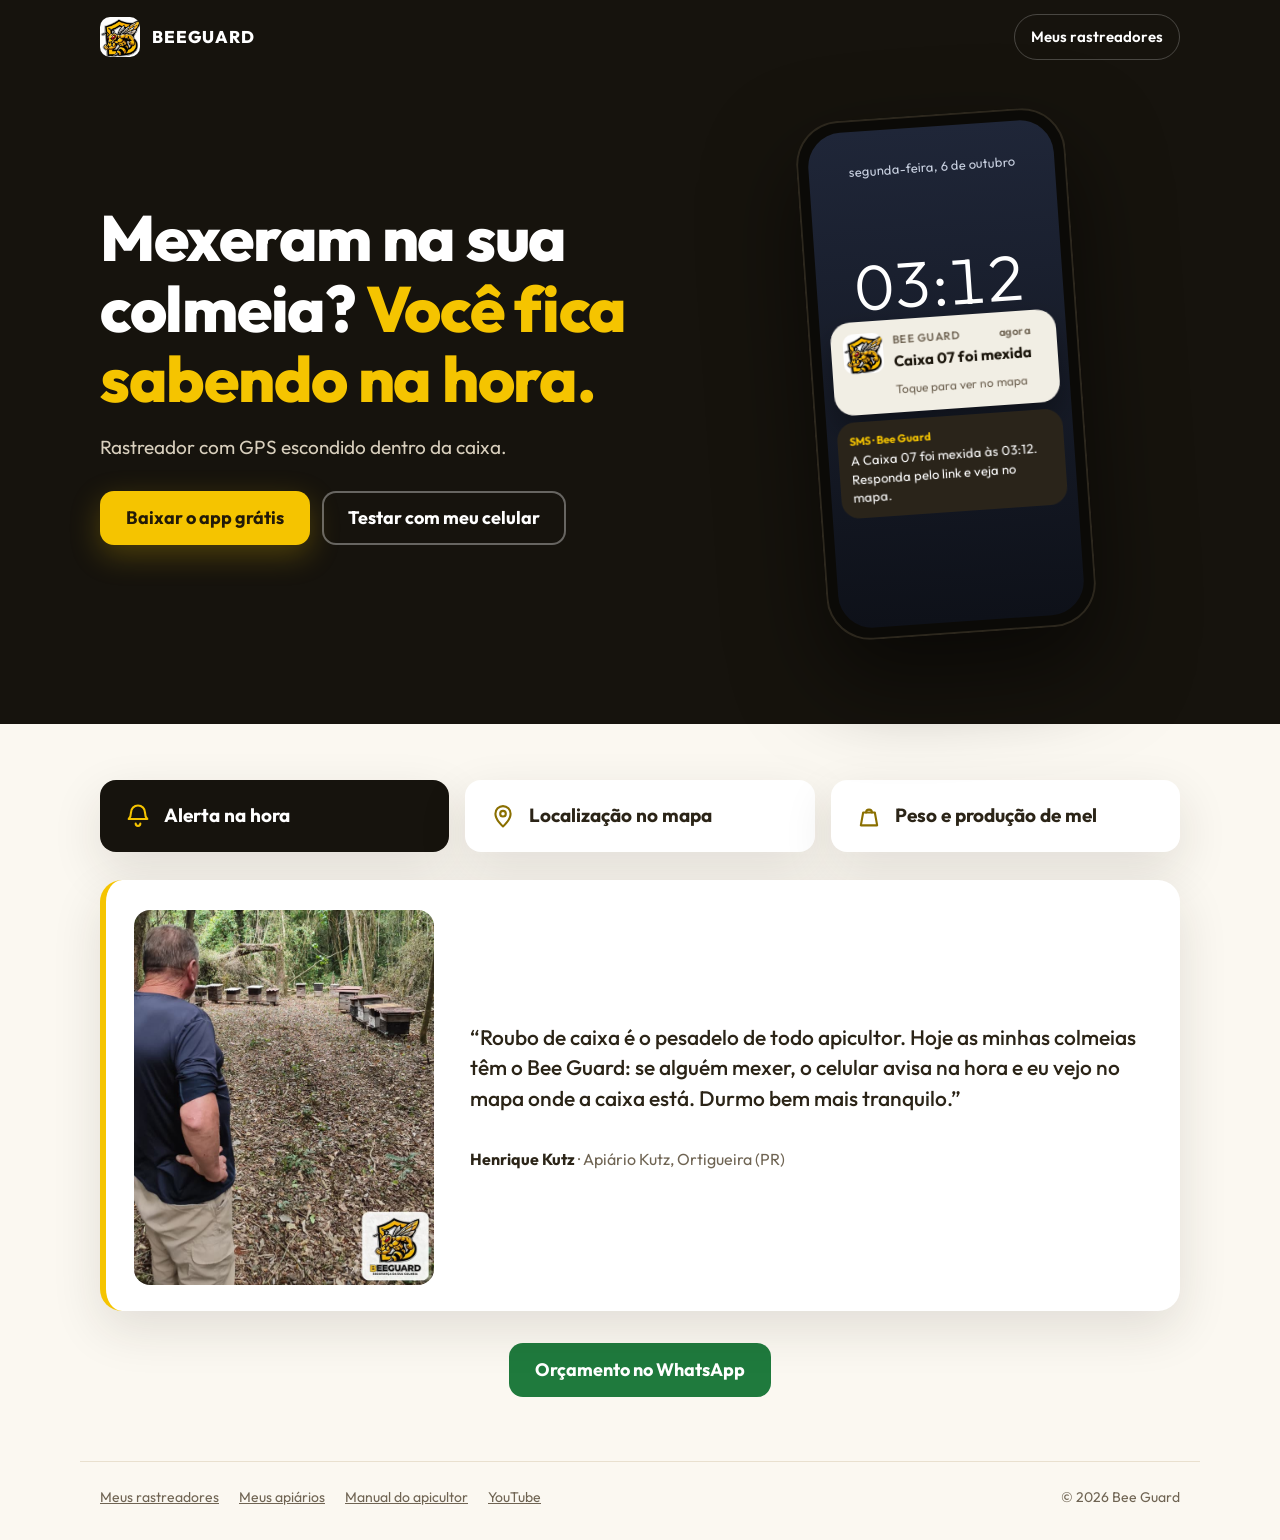
==== index.html @ 62b08a32 "Teste com celular: botão de simular em destaque e com retorno ao tocar Co-Authored-By: Claude Opus 5" ====
<!doctype html>
<html lang="pt-BR">
<head>
<meta charset="utf-8">
<meta name="viewport" content="width=device-width, initial-scale=1, viewport-fit=cover">
<title>Bee Guard – Rastreador antifurto para colmeias com alerta por SMS</title>
<meta name="description" content="Bee Guard protege suas colmeias contra roubo: rastreador com GPS que avisa por SMS quando a caixa é mexida, mostra no mapa onde ela está e acompanha o peso e a produção de mel. Feito para apicultores do Brasil.">
<link rel="canonical" href="https://beeguard.com.br/">
<meta property="og:type" content="website">
<meta property="og:locale" content="pt_BR">
<meta property="og:site_name" content="Bee Guard">
<meta property="og:title" content="Bee Guard – Segurança da sua colmeia">
<meta property="og:description" content="Rastreador antifurto para colmeias: alerta por SMS quando a caixa é mexida, localização no mapa e controle de peso e produção de mel.">
<meta property="og:url" content="https://beeguard.com.br/">
<meta property="og:image" content="https://beeguard.com.br/icone.png">
<link rel="icon" href="icone.png">
<link rel="apple-touch-icon" href="icone.png">
<link rel="manifest" href="manifest.json">
<meta name="apple-mobile-web-app-capable" content="yes">
<meta name="apple-mobile-web-app-title" content="Bee Guard">
<meta name="theme-color" content="#16130d">
<link rel="preconnect" href="https://fonts.googleapis.com">
<link rel="preconnect" href="https://fonts.gstatic.com" crossorigin>
<link href="https://fonts.googleapis.com/css2?family=Outfit:wght@400;500;600;700;800&display=swap" rel="stylesheet">
<style>
:root {
  --noite: #16130d; --noite-2: #221d14; --creme: #fbf8f1; --card: #ffffff;
  --ink: #2b2417; --muted: #6f6453; --line: #e9e0cf;
  --mel: #f5c400; --mel-dark: #8a6f00; --ok: #2e7d32; --alerta: #c62828;
  --sombra: 0 18px 50px rgba(43, 36, 23, .12);
}
* { box-sizing: border-box; }
html { -webkit-text-size-adjust: 100%; scroll-behavior: smooth; }
body { margin: 0; background: var(--creme); color: var(--ink); font: 17px/1.6 "Outfit", system-ui, -apple-system, "Segoe UI", Roboto, sans-serif;
  -webkit-tap-highlight-color: transparent; }
a, button { touch-action: manipulation; }
img { max-width: 100%; height: auto; }
h1, h2, h3 { line-height: 1.1; letter-spacing: -0.02em; text-wrap: balance; margin: 0; }
p { text-wrap: pretty; }
:focus-visible { outline: 3px solid var(--mel); outline-offset: 3px; border-radius: 8px; }
.pular { position: absolute; left: 16px; top: -60px; background: var(--mel); color: #221a08; padding: 10px 16px; border-radius: 10px; font-weight: 700; z-index: 10; }
.pular:focus { top: 12px; }
.wrap { max-width: 1120px; margin: 0 auto; padding: 0 20px; padding-left: max(20px, env(safe-area-inset-left)); padding-right: max(20px, env(safe-area-inset-right)); }

/* topo */
.topo { background: var(--noite); color: #fff; }
.barra { display: flex; align-items: center; justify-content: space-between; gap: 16px; padding-top: 14px; padding-bottom: 14px; }
.marca { display: flex; align-items: center; gap: 12px; color: inherit; text-decoration: none; font-weight: 800; letter-spacing: .06em; }
.marca img { width: 40px; height: 40px; border-radius: 10px; background: #fff; }
.entrar { color: #fff; text-decoration: none; font-weight: 600; font-size: 15px; padding: 10px 16px; border: 1px solid rgba(255,255,255,.22); border-radius: 999px;
  transition: background-color .2s, border-color .2s; }
.entrar:hover { background: rgba(255,255,255,.08); border-color: rgba(255,255,255,.4); }

.hero { display: grid; gap: 40px; padding-top: 28px; padding-bottom: 64px; align-items: center; }
.selo { display: inline-block; color: var(--mel); font-weight: 600; font-size: 15px; margin-bottom: 14px; }
.hero h1 { font-size: clamp(40px, 9vw, 64px); font-weight: 800; }
.hero h1 em { font-style: normal; color: var(--mel); }
.hero p.sub { color: #d8cfbd; font-size: 19px; max-width: 34ch; margin: 18px 0 28px; }
.acoes { display: flex; flex-wrap: wrap; gap: 12px; align-items: center; }
.btn { display: inline-flex; align-items: center; justify-content: center; gap: 10px; min-height: 54px; padding: 0 26px; border: 0; border-radius: 14px;
  font-family: inherit; font-weight: 700; font-size: 18px; line-height: 1; text-decoration: none; cursor: pointer;
  transition: transform .15s ease, background-color .2s, box-shadow .2s; }
.btn:active { transform: translateY(1px) scale(.98); }
.btn-mel { background: var(--mel); color: #221a08; box-shadow: 0 10px 30px rgba(245,196,0,.25); }
.btn-mel:hover { background: #ffd31a; box-shadow: 0 12px 36px rgba(245,196,0,.35); }
.link-claro { color: #fff; font-weight: 600; text-underline-offset: 4px; padding: 12px 6px; }
.link-claro:hover { color: var(--mel); }
.nota { color: #a99e88; font-size: 14px; margin-top: 14px; }
#baixar-passos { color: #d8cfbd; margin-top: 16px; max-width: 46ch; }
#baixar-passos ol { margin: 0; padding-left: 22px; }
#baixar-passos li { margin: 4px 0; }
#baixar-passos b { color: #fff; }
#baixar-passos .status { color: var(--mel); font-weight: 700; margin: 0; }
[hidden] { display: none !important; }

/* celular do hero, com a interface real do alerta */
.cena { position: relative; display: grid; place-items: center; min-height: 460px; }
.logo-contato { width: 180px; mix-blend-mode: multiply; }
.cel { width: 270px; height: 520px; background: #0b0a07; border-radius: 44px; padding: 12px; box-shadow: 0 40px 90px rgba(0,0,0,.55), inset 0 0 0 2px #2c271d; transform: rotate(-4deg); }
.tela { position: relative; height: 100%; border-radius: 34px; overflow: hidden; background: linear-gradient(#1f2638, #0e1119); color: #fff; }
.tela .hora { text-align: center; font-size: 64px; font-weight: 300; margin-top: 54px; font-variant-numeric: tabular-nums; }
.tela .data { text-align: center; font-size: 13px; color: #c8d0e0; margin-top: 30px; }
.notif { position: absolute; left: 10px; right: 10px; top: 190px; background: rgba(250,246,236,.96); color: #1b160c; border-radius: 20px; padding: 12px; display: flex; gap: 10px;
  box-shadow: 0 14px 30px rgba(0,0,0,.35); animation: chega .6s cubic-bezier(.2,.9,.3,1.3) .4s both; }
.notif img { width: 40px; height: 40px; border-radius: 10px; flex: none; }
.notif b { display: block; font-size: 15px; }
.notif small { color: #6f6453; font-size: 12px; }
.notif .app { display: flex; justify-content: space-between; font-size: 11px; color: #6f6453; font-weight: 600; letter-spacing: .04em; }
.sms { position: absolute; left: 10px; right: 10px; top: 290px; background: #2a241a; border-radius: 18px; padding: 12px; font-size: 13px; line-height: 1.4;
  animation: chega .6s cubic-bezier(.2,.9,.3,1.3) 1.1s both; }
.sms span { color: var(--mel); font-weight: 700; font-size: 11px; display: block; margin-bottom: 2px; }
@keyframes chega { from { opacity: 0; transform: translateY(-16px) scale(.96); } to { opacity: 1; transform: none; } }
@media (prefers-reduced-motion: reduce) { .notif, .sms { animation: none; } html { scroll-behavior: auto; } }

/* seções */
section.bloco { padding-top: 56px; padding-bottom: 56px; }
.rotulo { color: var(--mel-dark); font-weight: 700; font-size: 15px; margin-bottom: 10px; }
.bloco h2 { font-size: clamp(32px, 6vw, 44px); font-weight: 800; max-width: 18ch; }
.passos { list-style: none; padding: 0; margin: 40px 0 0; display: grid; gap: 28px; counter-reset: p; }
.passos li { display: grid; grid-template-columns: 64px 1fr; gap: 18px; align-items: start; }
.passos li::before { counter-increment: p; content: counter(p); display: grid; place-items: center; width: 64px; height: 64px; border-radius: 18px;
  background: var(--noite); color: var(--mel); font-size: 28px; font-weight: 800; }
.passos h3 { font-size: 21px; margin: 6px 0 4px; }
.passos p { margin: 0; color: var(--muted); max-width: 60ch; }
.dica { margin-top: 32px; padding: 18px 22px; background: #fff7d1; border-radius: 14px; color: #4a3d12; max-width: 70ch; }

.recursos { display: grid; gap: 14px; margin-top: 40px; }
.rec { background: var(--card); border-radius: 20px; padding: 26px 26px 28px; box-shadow: var(--sombra); }
.rec svg { width: 34px; height: 34px; color: var(--mel-dark); }
.rec h3 { font-size: 21px; margin: 14px 0 6px; }
.rec p { margin: 0; color: var(--muted); }
.rec.destaque { background: var(--noite); color: #fff; }
.rec.destaque p { color: #d8cfbd; }
.rec.destaque svg { color: var(--mel); }

.acesso { background: var(--noite-2); color: #fff; border-radius: 28px; padding: 36px 28px; display: grid; gap: 24px; }
.acesso h2 { color: #fff; font-size: clamp(28px, 5vw, 36px); }
.acesso nav { display: grid; gap: 10px; }
.acesso nav a { display: flex; justify-content: space-between; align-items: center; color: #fff; text-decoration: none; font-weight: 600; font-size: 18px;
  padding: 18px 20px; border-radius: 14px; background: rgba(255,255,255,.06); transition: background-color .2s; }
.acesso nav a:hover { background: rgba(255,255,255,.12); }
.acesso nav a.principal { background: var(--mel); color: #221a08; }
.acesso nav a.principal:hover { background: #ffd31a; }
.acesso nav a span[aria-hidden] { font-size: 22px; }

.contato { display: grid; gap: 18px; align-items: center; padding-top: 64px; padding-bottom: 64px; }
.contato p { margin: 0; color: var(--muted); }
.contato p a { color: var(--ink); font-weight: 600; text-underline-offset: 3px; text-decoration-color: var(--mel); text-decoration-thickness: 2px; }
.contato p a:hover { color: var(--mel-dark); }
.contato .btn-zap { background: #1f7a3d; color: #fff; }
.contato .btn-zap:hover { background: #23893f; }
.rodape { border-top: 1px solid var(--line); padding-top: 24px; padding-bottom: max(32px, env(safe-area-inset-bottom)); color: var(--muted); font-size: 14px;
  display: flex; flex-wrap: wrap; gap: 8px 20px; justify-content: space-between; }
.rodape a { color: inherit; }

.btn-contorno { background: transparent; color: #fff; box-shadow: inset 0 0 0 2px rgba(255,255,255,.35); }
.btn-contorno:hover { box-shadow: inset 0 0 0 2px var(--mel); color: var(--mel); }
.sr { position: absolute; width: 1px; height: 1px; overflow: hidden; clip-path: inset(50%); white-space: nowrap; }
.lista-rec { list-style: none; padding: 0; margin: 0; display: grid; grid-template-columns: 1fr; gap: 12px; }
.contato { padding-top: 32px; padding-bottom: 8px; }
.depo { position: relative; margin: 28px 0 0; background: var(--card); border-radius: 22px; padding: 30px 28px 26px; box-shadow: var(--sombra); border-left: 6px solid var(--mel); }
.depo { display: grid; gap: 20px; align-items: center; }
.depo-foto { width: 100%; aspect-ratio: 4 / 5; object-fit: cover; border-radius: 16px; display: block; }
@media (min-width: 860px) { .depo { grid-template-columns: 300px 1fr; column-gap: 36px; } .depo-foto { grid-row: span 2; } .depo blockquote { font-size: 26px; align-self: end; } .depo figcaption { align-self: start; } }
.depo blockquote { margin: 0; font-size: 21px; line-height: 1.45; font-weight: 500; text-wrap: pretty; }
.depo figcaption { margin-top: 14px; color: var(--muted); font-size: 16px; }
.depo figcaption b { color: var(--ink); }
.depo-tag { position: absolute; top: -12px; right: 18px; background: var(--noite); color: #fff; font-size: 12px; font-weight: 700; padding: 4px 10px; border-radius: 6px; }
.lista-rec li { display: flex; align-items: center; gap: 12px; background: var(--card); border-radius: 16px; padding: 18px; box-shadow: var(--sombra); font-size: 17px; line-height: 1.25; }
.lista-rec svg { width: 28px; height: 28px; flex: none; color: var(--mel-dark); }
.lista-rec li:first-child { background: var(--noite); color: #fff; }
.lista-rec li:first-child svg { color: var(--mel); }
.contato { text-align: center; justify-items: center; }
.rodape-links { display: flex; flex-wrap: wrap; gap: 8px 20px; }
@media (min-width: 860px) {
  .lista-rec { grid-template-columns: repeat(3, 1fr); gap: 16px; }
  .lista-rec li { padding: 22px 24px; font-size: 19px; }
  .hero { grid-template-columns: 1.1fr .9fr; padding-top: 40px; padding-bottom: 90px; }
  .recursos { grid-template-columns: repeat(6, 1fr); }
  .rec { grid-column: span 2; }
  .rec.largo { grid-column: span 3; }
  .rec.inteiro { grid-column: 1 / -1; display: grid; grid-template-columns: auto 1fr; column-gap: 20px; align-items: center; }
  .rec.inteiro svg { grid-row: span 2; }
  .rec.inteiro h3 { margin-top: 0; }
  .acesso { grid-template-columns: 1fr 1fr; align-items: center; padding: 48px; }
  .passos { grid-template-columns: repeat(3, 1fr); gap: 32px; }
  .passos li { grid-template-columns: 1fr; align-content: start; }
}
</style>
<script type="application/ld+json">
{"@context":"https://schema.org","@type":"Organization","name":"Bee Guard","url":"https://beeguard.com.br/","logo":"https://beeguard.com.br/icone.png",
 "contactPoint":{"@type":"ContactPoint","telephone":"+55-41-99676-7045","contactType":"sales","areaServed":"BR","availableLanguage":"Portuguese"},
 "sameAs":["https://www.youtube.com/@beeguard-p2r"]}
</script>
</head>
<body>
<a class="pular" href="#conteudo">Pular para o conteúdo</a>

<div class="topo">
  <header class="wrap barra">
    <a class="marca" href="index.html"><img src="icone.png" alt="" width="40" height="40"><span translate="no">BEEGUARD</span></a>
    <a class="entrar" href="painel.html">Meus rastreadores</a>
  </header>

  <div class="wrap hero">
    <div>
      <h1>Mexeram na sua colmeia? <em>Você fica sabendo na hora.</em></h1>
      <p class="sub">Rastreador com GPS escondido dentro da caixa.</p>
      <div class="acoes">
        <button type="button" class="btn btn-mel" id="baixar-app">Baixar o app grátis</button>
        <a class="btn btn-contorno" href="celular-teste.html">Testar com meu celular</a>
      </div>
      <div id="baixar-passos" hidden aria-live="polite"></div>
    </div>
    <div class="cena" aria-hidden="true">
      <div class="cel"><div class="tela">
        <div class="data">segunda-feira, 6 de outubro</div>
        <div class="hora">03:12</div>
        <div class="notif"><img src="icone.png" alt="" width="40" height="40"><div><div class="app"><span>BEE GUARD</span><span>agora</span></div><b>Caixa 07 foi mexida</b><small>Toque para ver no mapa</small></div></div>
        <div class="sms"><span>SMS · Bee Guard</span>A Caixa 07 foi mexida às 03:12. Responda pelo link e veja no mapa.</div>
      </div></div>
    </div>
  </div>
</div>

<main id="conteudo">
  <section class="wrap bloco" aria-labelledby="recursos">
    <h2 id="recursos" class="sr">O que ele faz</h2>
    <ul class="lista-rec">
      <li><svg viewBox="0 0 24 24" fill="none" stroke="currentColor" stroke-width="1.8" stroke-linecap="round" stroke-linejoin="round" aria-hidden="true"><path d="M12 3a6 6 0 0 0-6 6c0 3.2-1.2 4.8-2 5.6h16c-.8-.8-2-2.4-2-5.6a6 6 0 0 0-6-6Z"/><path d="M10 18.5a2 2 0 0 0 4 0"/></svg>
        <b>Alerta na hora</b></li>
      <li><svg viewBox="0 0 24 24" fill="none" stroke="currentColor" stroke-width="1.8" stroke-linecap="round" stroke-linejoin="round" aria-hidden="true"><path d="M12 21s-6.5-5.6-6.5-11a6.5 6.5 0 0 1 13 0C18.5 15.4 12 21 12 21Z"/><circle cx="12" cy="10" r="2.4"/></svg>
        <b>Localização no mapa</b></li>
      <li><svg viewBox="0 0 24 24" fill="none" stroke="currentColor" stroke-width="1.8" stroke-linecap="round" stroke-linejoin="round" aria-hidden="true"><path d="M5 20h14l-2-11H7Z"/><path d="M9.5 9a2.5 2.5 0 0 1 5 0"/></svg>
        <b>Peso e produção de mel</b></li>
    </ul>
    <figure class="depo">
      <img class="depo-foto" src="henrique-depoimento.jpg" alt="Henrique Kutz olhando as colmeias do Apiário Kutz no meio da mata" width="720" height="900" loading="lazy">
      <blockquote>“Roubo de caixa é o pesadelo de todo apicultor. Hoje as minhas colmeias têm o <span translate="no">Bee Guard</span>: se alguém mexer, o celular avisa na hora e eu vejo no mapa onde a caixa está. Durmo bem mais tranquilo.”</blockquote>
      <figcaption><b>Henrique Kutz</b> · Apiário Kutz, Ortigueira (PR)</figcaption>
    </figure>
    <div class="contato">
      <a class="btn btn-zap" href="https://wa.me/5541996767045" target="_blank" rel="noopener">Orçamento no WhatsApp</a>
    </div>
  </section>
</main>

<footer class="wrap rodape">
  <nav aria-label="Áreas do apicultor" class="rodape-links">
    <a href="painel.html">Meus rastreadores</a>
    <a href="apiarios.html">Meus apiários</a>
    <a href="manual.html">Manual do apicultor</a>
    <a href="https://www.youtube.com/@beeguard-p2r" target="_blank" rel="noopener">YouTube</a>
  </nav>
  <span>© 2026 <span translate="no">Bee Guard</span></span>
</footer>

<script type="module">
import { ligarBotao } from "./instalar.js?v=2026102402";
ligarBotao(document.getElementById("baixar-app"), document.getElementById("baixar-passos"));
</script>
</body>
</html>
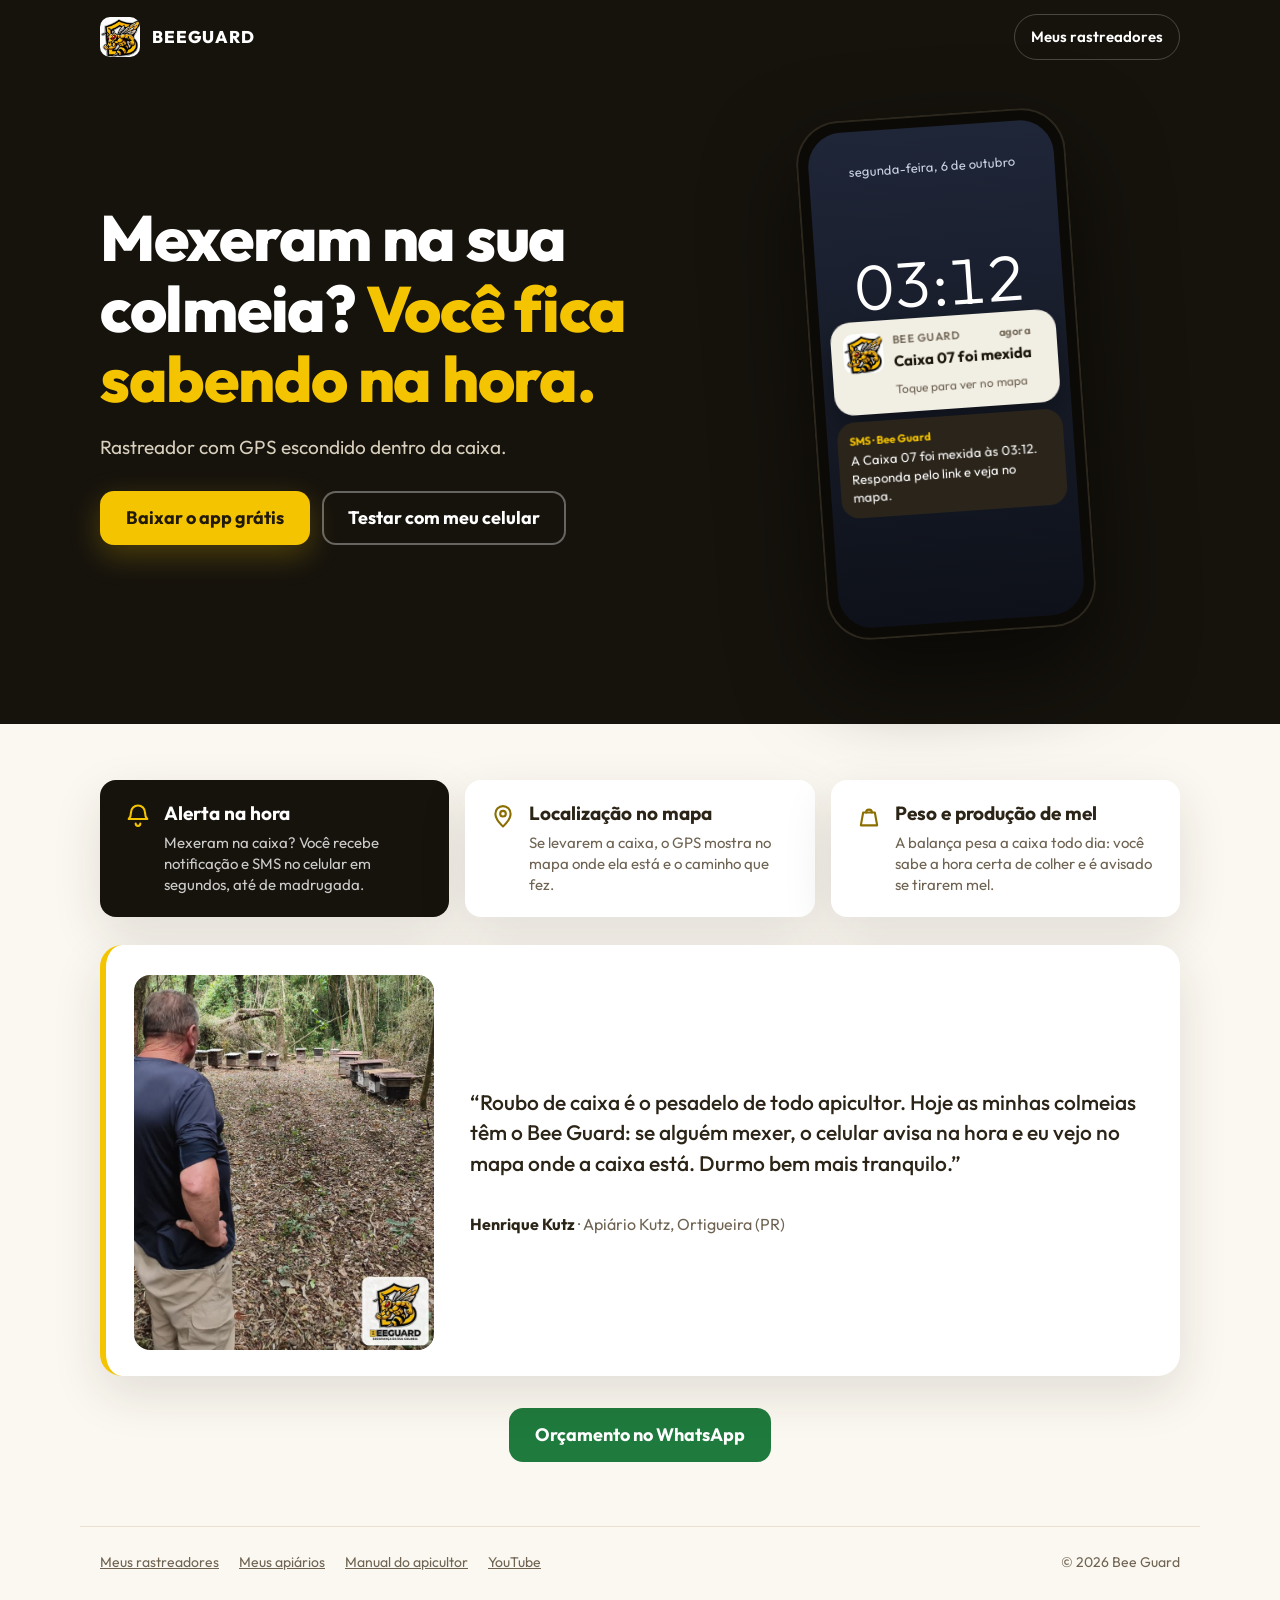
==== commit 24ef3fbe: "Página inicial: cada quadro explica o que o recurso faz Co-Authored-By: Claude Opus 5.5 <noreply@ant" ====
--- a/index.html
+++ b/index.html
@@ -148,6 +148,10 @@
 .depo-tag { position: absolute; top: -12px; right: 18px; background: var(--noite); color: #fff; font-size: 12px; font-weight: 700; padding: 4px 10px; border-radius: 6px; }
 .lista-rec li { display: flex; align-items: center; gap: 12px; background: var(--card); border-radius: 16px; padding: 18px; box-shadow: var(--sombra); font-size: 17px; line-height: 1.25; }
 .lista-rec svg { width: 28px; height: 28px; flex: none; color: var(--mel-dark); }
+.lista-rec li { align-items: flex-start; }
+.lista-rec li > div { display: grid; gap: 6px; }
+.lista-rec li span { font-size: 15px; line-height: 1.4; color: var(--muted, #6b6253); }
+.lista-rec li:first-child span { color: rgba(255,255,255,.78); }
 .lista-rec li:first-child { background: var(--noite); color: #fff; }
 .lista-rec li:first-child svg { color: var(--mel); }
 .contato { text-align: center; justify-items: center; }
@@ -208,11 +212,11 @@
     <h2 id="recursos" class="sr">O que ele faz</h2>
     <ul class="lista-rec">
       <li><svg viewBox="0 0 24 24" fill="none" stroke="currentColor" stroke-width="1.8" stroke-linecap="round" stroke-linejoin="round" aria-hidden="true"><path d="M12 3a6 6 0 0 0-6 6c0 3.2-1.2 4.8-2 5.6h16c-.8-.8-2-2.4-2-5.6a6 6 0 0 0-6-6Z"/><path d="M10 18.5a2 2 0 0 0 4 0"/></svg>
-        <b>Alerta na hora</b></li>
+        <div><b>Alerta na hora</b><span>Mexeram na caixa? Você recebe notificação e SMS no celular em segundos, até de madrugada.</span></div></li>
       <li><svg viewBox="0 0 24 24" fill="none" stroke="currentColor" stroke-width="1.8" stroke-linecap="round" stroke-linejoin="round" aria-hidden="true"><path d="M12 21s-6.5-5.6-6.5-11a6.5 6.5 0 0 1 13 0C18.5 15.4 12 21 12 21Z"/><circle cx="12" cy="10" r="2.4"/></svg>
-        <b>Localização no mapa</b></li>
+        <div><b>Localização no mapa</b><span>Se levarem a caixa, o GPS mostra no mapa onde ela está e o caminho que fez.</span></div></li>
       <li><svg viewBox="0 0 24 24" fill="none" stroke="currentColor" stroke-width="1.8" stroke-linecap="round" stroke-linejoin="round" aria-hidden="true"><path d="M5 20h14l-2-11H7Z"/><path d="M9.5 9a2.5 2.5 0 0 1 5 0"/></svg>
-        <b>Peso e produção de mel</b></li>
+        <div><b>Peso e produção de mel</b><span>A balança pesa a caixa todo dia: você sabe a hora certa de colher e é avisado se tirarem mel.</span></div></li>
     </ul>
     <figure class="depo">
       <img class="depo-foto" src="henrique-depoimento.jpg" alt="Henrique Kutz olhando as colmeias do Apiário Kutz no meio da mata" width="720" height="900" loading="lazy">
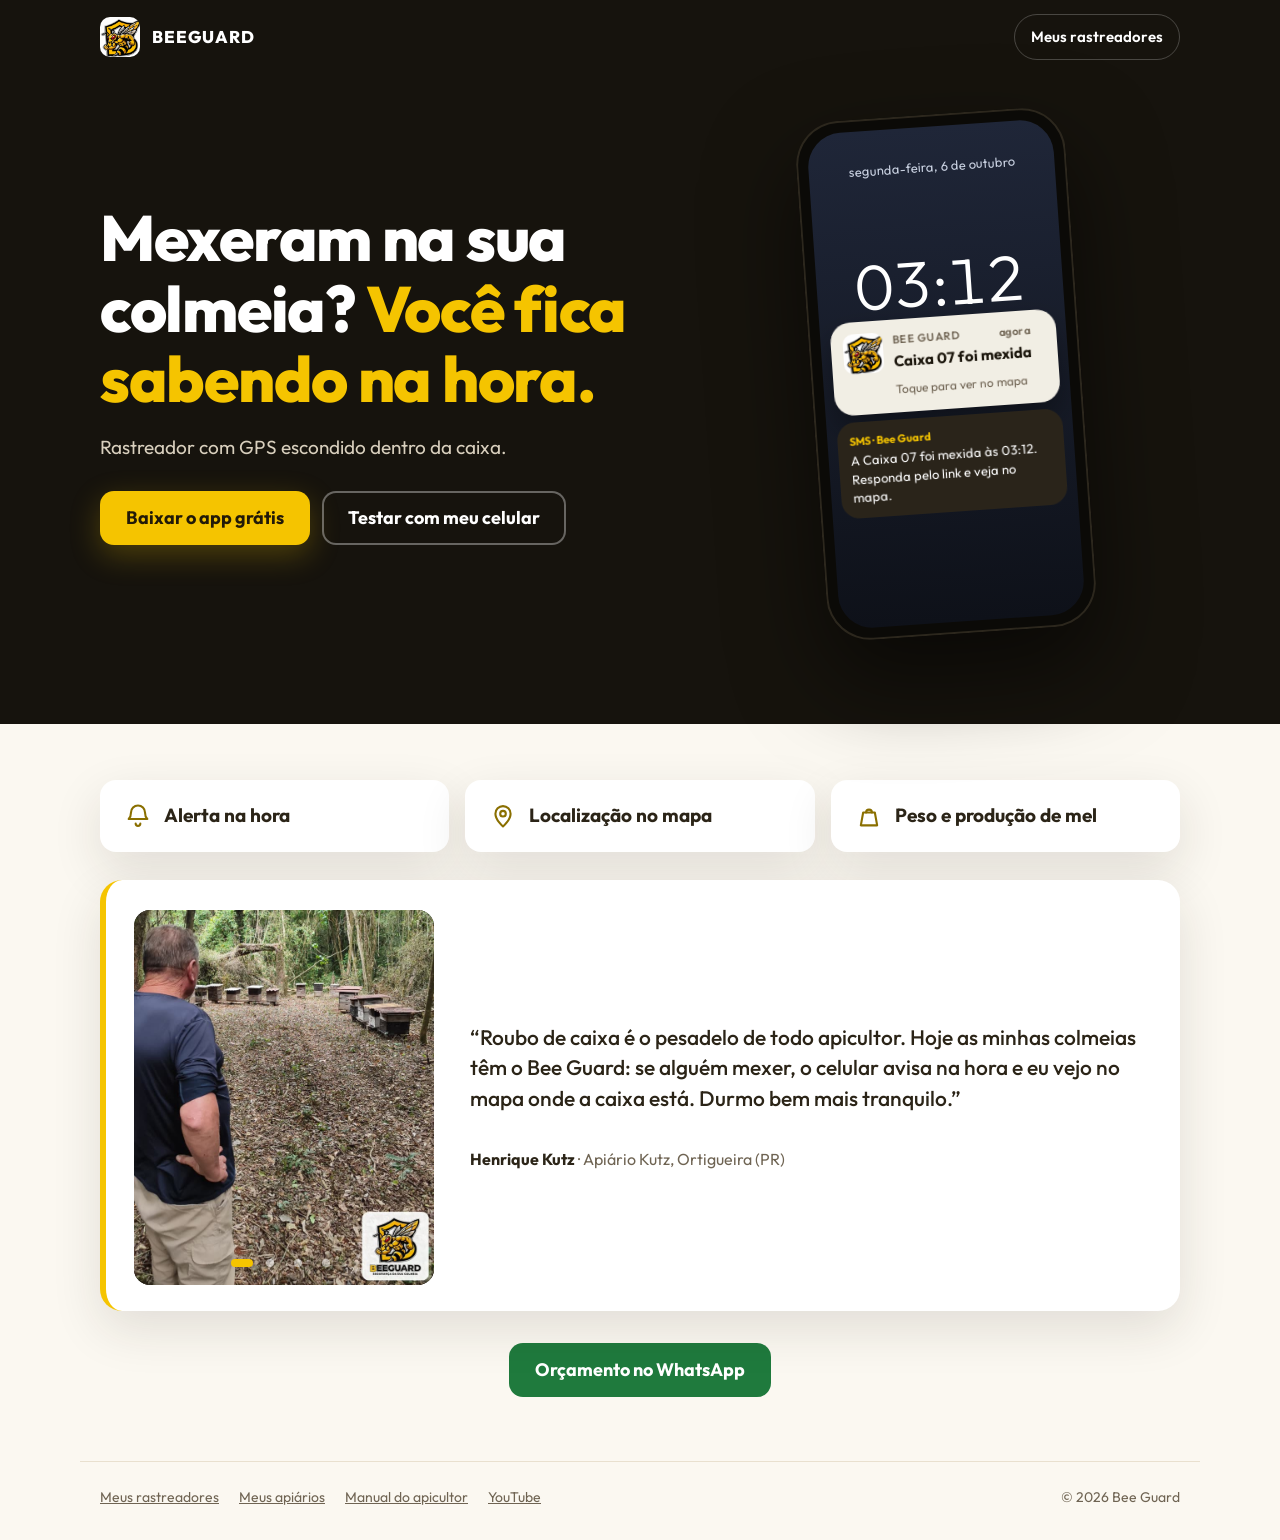
==== commit 6f128973: "Página inicial: carrossel com os recursos no lugar da foto Co-Authored-By: Claude Opus 5.5 <noreply@" ====
--- a/index.html
+++ b/index.html
@@ -145,20 +145,49 @@
 .depo blockquote { margin: 0; font-size: 21px; line-height: 1.45; font-weight: 500; text-wrap: pretty; }
 .depo figcaption { margin-top: 14px; color: var(--muted); font-size: 16px; }
 .depo figcaption b { color: var(--ink); }
+/* Carrossel no lugar da foto: depoimento + um slide por recurso. Passa sozinho, arrasta com o dedo. */
+.carrossel { position: relative; overflow: hidden; background: var(--noite); }
+.trilho { display: flex; height: 100%; overflow-x: auto; scroll-snap-type: x mandatory; scroll-behavior: smooth; scrollbar-width: none; }
+.trilho::-webkit-scrollbar { display: none; }
+.slide { position: relative; flex: 0 0 100%; height: 100%; scroll-snap-align: start; overflow: hidden; }
+.slide > img { width: 100%; height: 100%; object-fit: cover; display: block; }
+.legenda { position: absolute; left: 0; right: 0; bottom: 0; margin: 0; padding: 48px 16px 34px; color: #fff; font-size: 14px; line-height: 1.4;
+  background: linear-gradient(transparent, rgba(10,8,4,.92) 45%); }
+.legenda b { display: block; font-size: 17px; color: var(--mel); margin-bottom: 4px; }
+.pontos { position: absolute; left: 0; right: 0; bottom: 10px; display: flex; justify-content: center; gap: 4px; }
+.pontos button { all: unset; width: 24px; height: 24px; display: grid; place-items: center; cursor: pointer; }
+.pontos button::after { content: ""; width: 8px; height: 8px; border-radius: 99px; background: rgba(255,255,255,.5); transition: width .25s, background-color .25s; }
+.pontos button[aria-selected="true"]::after { width: 22px; background: var(--mel); }
+.pontos button:focus-visible { outline: 2px solid var(--mel); border-radius: 99px; }
+.s-alerta { background: linear-gradient(#1f2638, #0e1119); color: #fff; }
+.s-hora { text-align: center; font-size: 52px; font-weight: 300; margin-top: 30px; font-variant-numeric: tabular-nums; }
+.s-notif { display: flex; gap: 10px; margin: 14px 12px 0; background: rgba(250,246,236,.96); color: #1b160c; border-radius: 16px; padding: 10px; font-size: 13px; line-height: 1.3; }
+.s-notif img { border-radius: 8px; flex: none; }
+.s-notif small { display: block; color: #6f6453; font-size: 11px; font-weight: 600; letter-spacing: .03em; }
+.s-notif b { display: block; font-size: 14px; }
+.s-mapa svg { position: absolute; inset: 0; width: 100%; height: 100%; }
+.s-peso { background: var(--creme); color: var(--ink); padding: 24px 18px 0; }
+.s-peso-topo small { display: block; color: var(--muted); font-size: 13px; font-weight: 600; }
+.s-peso-topo b { display: block; font-size: 46px; line-height: 1.1; color: var(--ink); }
+.s-peso-topo span { color: var(--muted); font-size: 14px; }
+.s-peso svg { width: 100%; margin-top: 18px; }
+.s-selo { display: inline-block; margin-top: 10px; background: var(--ok); color: #fff; font-size: 13px; font-weight: 700; padding: 5px 12px; border-radius: 99px; }
+@media (prefers-reduced-motion: reduce) { .trilho { scroll-behavior: auto; } }
 .depo-tag { position: absolute; top: -12px; right: 18px; background: var(--noite); color: #fff; font-size: 12px; font-weight: 700; padding: 4px 10px; border-radius: 6px; }
 .lista-rec li { display: flex; align-items: center; gap: 12px; background: var(--card); border-radius: 16px; padding: 18px; box-shadow: var(--sombra); font-size: 17px; line-height: 1.25; }
 .lista-rec svg { width: 28px; height: 28px; flex: none; color: var(--mel-dark); }
-.lista-rec li { align-items: flex-start; }
-.lista-rec li > div { display: grid; gap: 6px; }
-.lista-rec li span { font-size: 15px; line-height: 1.4; color: var(--muted, #6b6253); }
-.lista-rec li:first-child span { color: rgba(255,255,255,.78); }
-.lista-rec li:first-child { background: var(--noite); color: #fff; }
-.lista-rec li:first-child svg { color: var(--mel); }
+.lista-rec li { padding: 0; }
+.lista-rec button { all: unset; box-sizing: border-box; display: flex; align-items: center; gap: 12px; width: 100%; height: 100%; padding: 18px; border-radius: 16px; cursor: pointer; }
+.lista-rec button:focus-visible { outline: 3px solid var(--mel); outline-offset: 3px; }
+.lista-rec li:has(.ativo) { background: var(--noite); color: #fff; }
+.lista-rec li:has(.ativo) svg { color: var(--mel); }
+.lista-rec li { transition: background-color .3s, color .3s; }
 .contato { text-align: center; justify-items: center; }
 .rodape-links { display: flex; flex-wrap: wrap; gap: 8px 20px; }
 @media (min-width: 860px) {
   .lista-rec { grid-template-columns: repeat(3, 1fr); gap: 16px; }
-  .lista-rec li { padding: 22px 24px; font-size: 19px; }
+  .lista-rec li { font-size: 19px; }
+  .lista-rec button { padding: 22px 24px; }
   .hero { grid-template-columns: 1.1fr .9fr; padding-top: 40px; padding-bottom: 90px; }
   .recursos { grid-template-columns: repeat(6, 1fr); }
   .rec { grid-column: span 2; }
@@ -210,16 +239,54 @@
 <main id="conteudo">
   <section class="wrap bloco" aria-labelledby="recursos">
     <h2 id="recursos" class="sr">O que ele faz</h2>
-    <ul class="lista-rec">
-      <li><svg viewBox="0 0 24 24" fill="none" stroke="currentColor" stroke-width="1.8" stroke-linecap="round" stroke-linejoin="round" aria-hidden="true"><path d="M12 3a6 6 0 0 0-6 6c0 3.2-1.2 4.8-2 5.6h16c-.8-.8-2-2.4-2-5.6a6 6 0 0 0-6-6Z"/><path d="M10 18.5a2 2 0 0 0 4 0"/></svg>
-        <div><b>Alerta na hora</b><span>Mexeram na caixa? Você recebe notificação e SMS no celular em segundos, até de madrugada.</span></div></li>
-      <li><svg viewBox="0 0 24 24" fill="none" stroke="currentColor" stroke-width="1.8" stroke-linecap="round" stroke-linejoin="round" aria-hidden="true"><path d="M12 21s-6.5-5.6-6.5-11a6.5 6.5 0 0 1 13 0C18.5 15.4 12 21 12 21Z"/><circle cx="12" cy="10" r="2.4"/></svg>
-        <div><b>Localização no mapa</b><span>Se levarem a caixa, o GPS mostra no mapa onde ela está e o caminho que fez.</span></div></li>
-      <li><svg viewBox="0 0 24 24" fill="none" stroke="currentColor" stroke-width="1.8" stroke-linecap="round" stroke-linejoin="round" aria-hidden="true"><path d="M5 20h14l-2-11H7Z"/><path d="M9.5 9a2.5 2.5 0 0 1 5 0"/></svg>
-        <div><b>Peso e produção de mel</b><span>A balança pesa a caixa todo dia: você sabe a hora certa de colher e é avisado se tirarem mel.</span></div></li>
+    <ul class="lista-rec" id="rec-lista">
+      <li><button type="button" data-slide="1" aria-controls="carrossel"><svg viewBox="0 0 24 24" fill="none" stroke="currentColor" stroke-width="1.8" stroke-linecap="round" stroke-linejoin="round" aria-hidden="true"><path d="M12 3a6 6 0 0 0-6 6c0 3.2-1.2 4.8-2 5.6h16c-.8-.8-2-2.4-2-5.6a6 6 0 0 0-6-6Z"/><path d="M10 18.5a2 2 0 0 0 4 0"/></svg>
+        <b>Alerta na hora</b></button></li>
+      <li><button type="button" data-slide="2" aria-controls="carrossel"><svg viewBox="0 0 24 24" fill="none" stroke="currentColor" stroke-width="1.8" stroke-linecap="round" stroke-linejoin="round" aria-hidden="true"><path d="M12 21s-6.5-5.6-6.5-11a6.5 6.5 0 0 1 13 0C18.5 15.4 12 21 12 21Z"/><circle cx="12" cy="10" r="2.4"/></svg>
+        <b>Localização no mapa</b></button></li>
+      <li><button type="button" data-slide="3" aria-controls="carrossel"><svg viewBox="0 0 24 24" fill="none" stroke="currentColor" stroke-width="1.8" stroke-linecap="round" stroke-linejoin="round" aria-hidden="true"><path d="M5 20h14l-2-11H7Z"/><path d="M9.5 9a2.5 2.5 0 0 1 5 0"/></svg>
+        <b>Peso e produção de mel</b></button></li>
     </ul>
     <figure class="depo">
-      <img class="depo-foto" src="henrique-depoimento.jpg" alt="Henrique Kutz olhando as colmeias do Apiário Kutz no meio da mata" width="720" height="900" loading="lazy">
+      <div class="depo-foto carrossel" id="carrossel" role="region" aria-roledescription="carrossel" aria-label="Como o Bee Guard funciona">
+        <div class="trilho" tabindex="0">
+          <div class="slide" aria-label="1 de 4"><img src="henrique-depoimento.jpg" alt="Henrique Kutz olhando as colmeias do Apiário Kutz no meio da mata" width="720" height="900" loading="lazy"></div>
+          <div class="slide s-alerta" aria-label="2 de 4">
+            <div class="s-hora">03:12</div>
+            <div class="s-notif"><img src="icone.png" alt="" width="34" height="34"><div><small>BEE GUARD · agora</small><b>Caixa 07 foi mexida</b><span>Toque para ver no mapa</span></div></div>
+            <p class="legenda"><b>Alerta na hora</b>Mexeram na caixa de madrugada? Seu celular toca na hora, com notificação e SMS. Você age antes de o ladrão ir longe.</p>
+          </div>
+          <div class="slide s-mapa" aria-label="3 de 4">
+            <svg viewBox="0 0 300 375" preserveAspectRatio="xMidYMid slice" aria-hidden="true">
+              <rect width="300" height="375" fill="#eef1e6"/>
+              <path d="M-10 70 C 80 40 150 120 310 60 L310 0 L-10 0Z" fill="#cfe3b8"/>
+              <path d="M-10 300 C 60 260 120 330 200 290 S 300 300 310 280 L310 375 L-10 375Z" fill="#cfe3b8"/>
+              <path d="M210 -10 C 190 80 250 140 230 220 S 260 330 250 385" fill="none" stroke="#a9cfe8" stroke-width="10"/>
+              <g fill="none" stroke="#fff" stroke-linecap="round"><path d="M-10 160 L310 130" stroke-width="12"/><path d="M90 -10 L120 385" stroke-width="9"/><path d="M-10 250 L310 215" stroke-width="7"/></g>
+              <g fill="none" stroke="#f3d58a" stroke-linecap="round"><path d="M-10 160 L310 130" stroke-width="4"/></g>
+              <path d="M55 205 C 75 175 95 150 115 140 S 170 120 210 80" fill="none" stroke="#c62828" stroke-width="4" stroke-dasharray="2 9" stroke-linecap="round"/>
+              <g transform="translate(55 205)"><path d="M0 -13 L11 -6.5 L11 6.5 L0 13 L-11 6.5 L-11 -6.5Z" fill="#f5c400" stroke="#16130d" stroke-width="2"/></g>
+              <g transform="translate(210 80)"><circle r="26" fill="#c62828" opacity=".15"/><path d="M0 0 C -12 -14 -14 -20 -14 -26 A14 14 0 0 1 14 -26 C 14 -20 12 -14 0 0Z" fill="#c62828"/><circle cy="-26" r="5" fill="#fff"/></g>
+              <g font-family="inherit" font-size="11" font-weight="700"><rect x="160" y="22" width="98" height="22" rx="11" fill="#16130d"/><text x="209" y="37" fill="#fff" text-anchor="middle">Caixa 07 · agora</text>
+              <text x="70" y="229" fill="#16130d">Apiário</text></g>
+            </svg>
+            <p class="legenda"><b>Localização no mapa</b>Levaram a caixa? O GPS mostra onde ela está e o caminho que fez. Você vai direto buscar, ou leva a polícia junto.</p>
+          </div>
+          <div class="slide s-peso" aria-label="4 de 4">
+            <div class="s-peso-topo"><small>Caixa 3 · balança</small><b>+12,4 kg</b><span>de mel desde a melgueira</span></div>
+            <svg viewBox="0 0 260 120" aria-hidden="true">
+              <path d="M0 105 L30 100 L60 92 L90 85 L120 70 L150 60 L180 44 L210 34 L240 22 L260 18" fill="none" stroke="#f5c400" stroke-width="5" stroke-linecap="round" stroke-linejoin="round"/>
+              <path d="M0 105 L30 100 L60 92 L90 85 L120 70 L150 60 L180 44 L210 34 L240 22 L260 18 L260 120 L0 120Z" fill="#f5c400" opacity=".18"/>
+              <circle cx="260" cy="18" r="7" fill="#f5c400" stroke="#16130d" stroke-width="3"/>
+            </svg>
+            <div class="s-selo">Pronta para colher</div>
+            <p class="legenda"><b>Peso e produção de mel</b>Saiba quanto mel tem em cada caixa sem abrir. Colha na hora certa e seja avisado se tirarem mel.</p>
+          </div>
+        </div>
+        <div class="pontos" role="tablist" aria-label="Escolher imagem">
+          <button type="button" role="tab" aria-label="Depoimento"></button><button type="button" role="tab" aria-label="Alerta na hora"></button><button type="button" role="tab" aria-label="Localização no mapa"></button><button type="button" role="tab" aria-label="Peso e produção de mel"></button>
+        </div>
+      </div>
       <blockquote>“Roubo de caixa é o pesadelo de todo apicultor. Hoje as minhas colmeias têm o <span translate="no">Bee Guard</span>: se alguém mexer, o celular avisa na hora e eu vejo no mapa onde a caixa está. Durmo bem mais tranquilo.”</blockquote>
       <figcaption><b>Henrique Kutz</b> · Apiário Kutz, Ortigueira (PR)</figcaption>
     </figure>
@@ -240,8 +307,39 @@
 </footer>
 
 <script type="module">
-import { ligarBotao } from "./instalar.js?v=2026102402";
+import { ligarBotao } from "./instalar.js?v=2026102405";
 ligarBotao(document.getElementById("baixar-app"), document.getElementById("baixar-passos"));
+
+// Carrossel do depoimento: passa sozinho a cada 5 s, para quando a pessoa mexe e anda com os quadros de cima.
+const carrossel = document.getElementById("carrossel");
+const trilho = carrossel.querySelector(".trilho");
+const pontos = [...document.querySelectorAll("#carrossel .pontos button")];
+const quadros = [...document.querySelectorAll("#rec-lista button")];
+const total = pontos.length;
+let atual = 0, parado = false, timer;
+const ir = (i) => trilho.scrollTo({ left: i * trilho.clientWidth });
+function marcar(i) {
+  atual = i;
+  pontos.forEach((p, k) => p.setAttribute("aria-selected", k === i));
+  quadros.forEach((q) => q.classList.toggle("ativo", Number(q.dataset.slide) === i));
+}
+trilho.addEventListener("scroll", () => {
+  const i = Math.round(trilho.scrollLeft / trilho.clientWidth);
+  if (i !== atual) marcar(i);
+}, { passive: true });
+pontos.forEach((p, k) => p.onclick = () => { parado = true; ir(k); });
+quadros.forEach((q) => q.onclick = () => {
+  parado = true;
+  const i = Number(q.dataset.slide), r = carrossel.getBoundingClientRect();
+  // Se o carrossel não está todo na tela, rola a página primeiro e só depois troca a imagem.
+  if (r.top < 0 || r.bottom > innerHeight) { carrossel.scrollIntoView({ block: "nearest" }); setTimeout(() => ir(i), 500); } else ir(i);
+});
+for (const ev of ["pointerdown", "focusin", "mouseenter"]) carrossel.addEventListener(ev, () => { parado = true; });
+carrossel.addEventListener("mouseleave", () => { parado = false; });
+if (!matchMedia("(prefers-reduced-motion: reduce)").matches) {
+  timer = setInterval(() => { if (!parado && !document.hidden) ir((atual + 1) % total); }, 5000);
+}
+marcar(0);
 </script>
 </body>
 </html>
